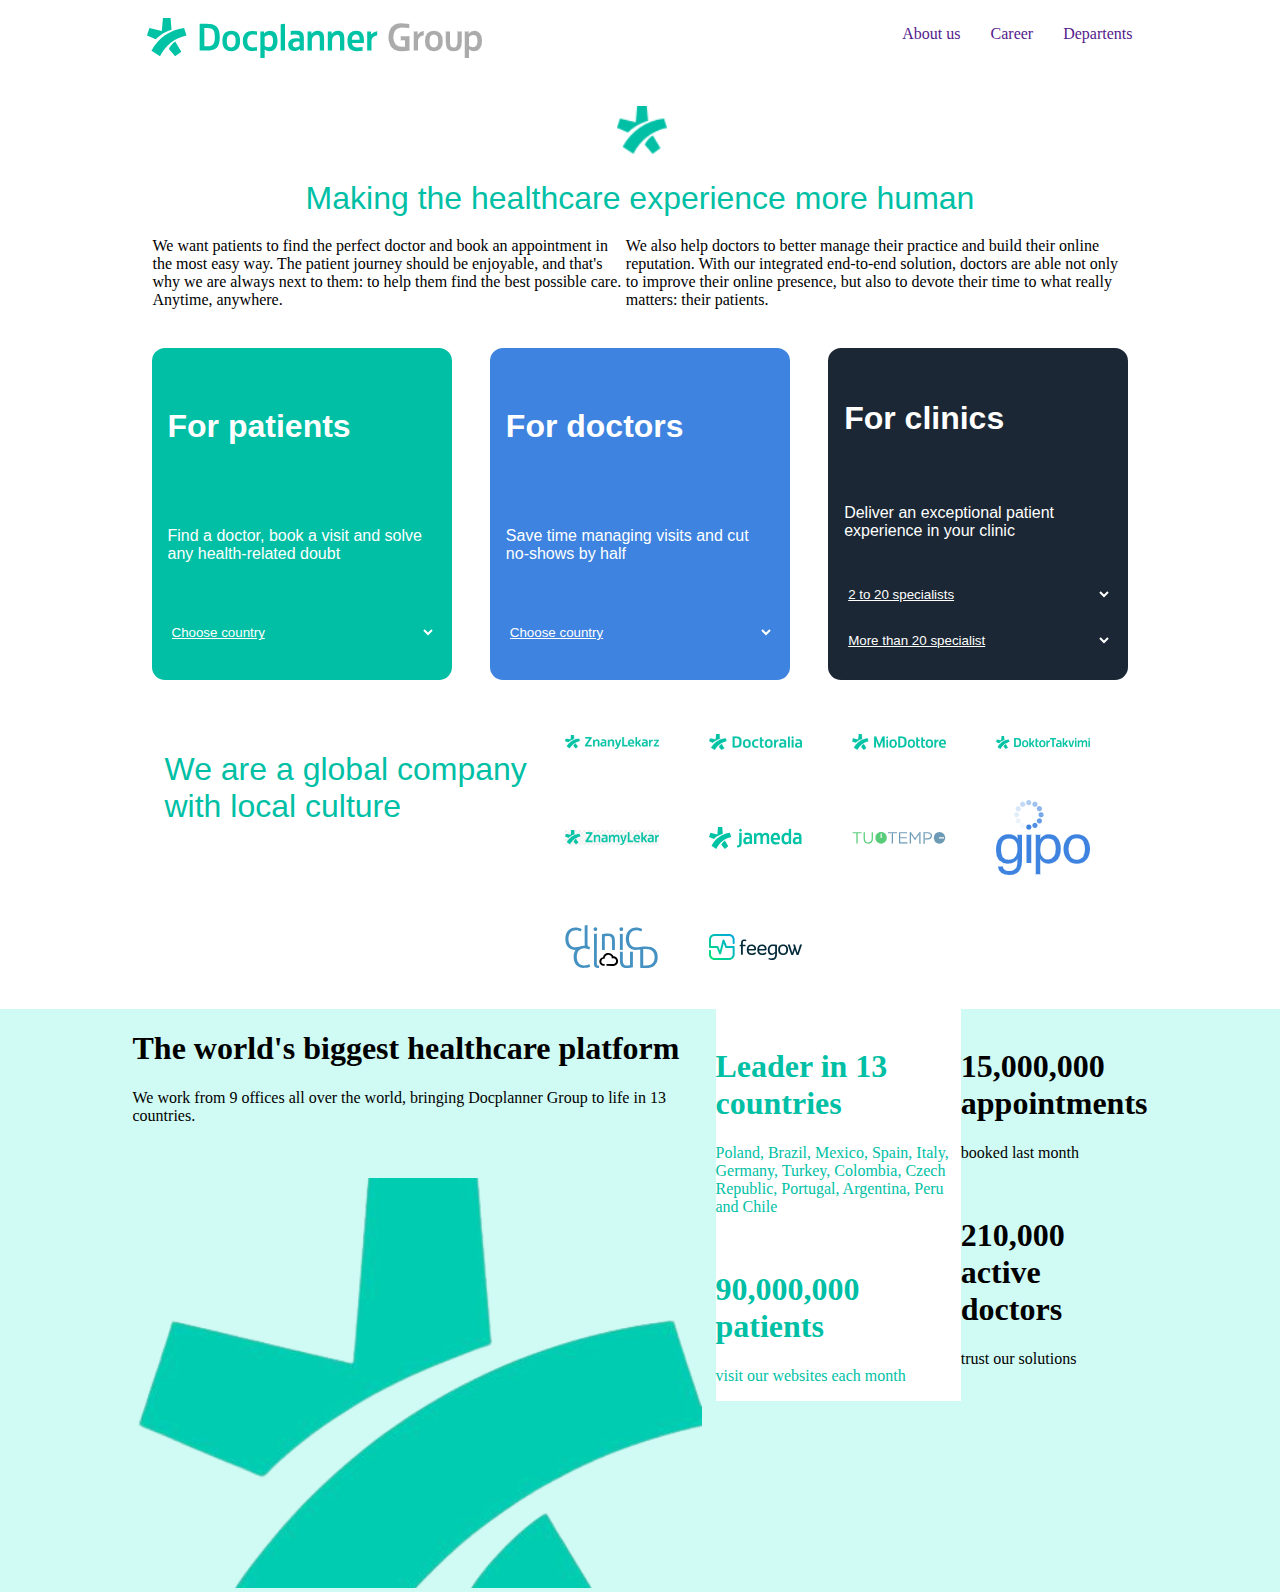
==== checkpoint CSS/index.html @ a57d64f5 "checkpoint CSS" ====
<!DOCTYPE html>
<html lang="en">

<head>
    <meta charset="UTF-8">
    <meta http-equiv="X-UA-Compatible" content="IE=edge">
    <meta name="viewport" content="width=device-width, initial-scale=1.0">
    <link rel="stylesheet" href="./style.css">
    <title>Document</title>
</head>

<body class="body">
    <!-- navbar -->
    <nav class="nav container">
        <div>
            <img src="./logo.png" alt="">
        </div>
        <div class="nav_div">
            <a class="nav_div_a" href="">About us</a>
            <a class="nav_div_a" href="">Career</a>
            <a class="nav_div_a" href="">Departents</a>
        </div>
    </nav>
    <!-- fin navbar -->
    <!-- Making health care -->
    <div class="div2 container">
        <div>
            <img src="./logo2.png" alt="">
        </div>
        <div class="div2_text">
            Making the healthcare experience more human
        </div>

        <div class="div3 container">
            <div>
                We want patients to find the perfect doctor and book an appointment in the most easy way. The patient
                journey should be enjoyable, and that's why we are always next to them: to help them find the best
                possible care. Anytime, anywhere.
            </div>
            <div>
                We also help doctors to better manage their practice and build their online reputation. With our
                integrated end-to-end solution, doctors are able not only to improve their online presence, but also to
                devote their time to what really matters: their patients.
            </div>
        </div>
        <!-- fin heathcare -->
        <!-- 3 div align -->
    </div>
    <div class="div4 container">
        <div class="border1">
            <h1>For patients</h1>
            <p>Find a doctor, book a visit and solve any health-related doubt</p>
            <select class="selector" name="" id="">
                <option value="">Choose country</option>
                <option value="Argentina">Argentina</option>
                <option value="Brazil">Brazil</option>
                <option value="Chile">Chile</option>
                <option value="Columbia">Columbia</option>
                <option value="Portugal">Portugal</option>
                <option value="Spain">Spain</option>
            </select>
        </div>
        <div class="border2">
            <h1>For doctors</h1>
            <p>Save time managing visits and cut no-shows by half</p>
            <select class="selector" name="" id="">
                <option value="">Choose country</option>
                <option value="Argentina">Argentina</option>
                <option value="Brazil">Brazil</option>
                <option value="Chile">Chile</option>
                <option value="Columbia">Columbia</option>
                <option value="Portugal">Portugal</option>
                <option value="Spain">Spain</option>
            </select>
        </div>
        <div class="border3">
            <h1>For clinics</h1>
            <p>Deliver an exceptional patient experience in your clinic</p>
            <select class="selector" name="" id="">
                <option value="">2 to 20 specialists</option>
                <option value="Argentina">Argentina</option>
                <option value="Brazil">Brazil</option>
                <option value="Chile">Chile</option>
                <option value="Columbia">Columbia</option>
                <option value="Portugal">Portugal</option>
                <option value="Spain">Spain</option>
            </select>
            <select class="selector" name="" id="">
                <option value="">More than 20 specialist</option>
                <option value="Argentina">Argentina</option>
                <option value="Brazil">Brazil</option>
                <option value="Chile">Chile</option>
                <option value="Columbia">Columbia</option>
                <option value="Portugal">Portugal</option>
                <option value="Spain">Spain</option>
            </select>
        </div>
        <!-- fin 3div align -->
        <!-- global company -->
    </div>

    <div class="div5 container">
        <p>
            We are a global company with local culture
        </p>
        <img src="./logos.png" alt="">

    </div>
    <!-- fin global company -->
    <!-- biggest healthcare platform -->

    <section class=" section2">
        <div class="div6 container">
            <div>
                <h1>The world's biggest healthcare platform </h1>
                <p>We work from 9 offices all over the world, bringing Docplanner Group to life in 13 countries.</p>
                <img src="./logo3.png" alt="">
            </div>
            <div class="section2_div1">
                <div>
                    <img src="" alt="">
                    <h1>Leader in 13 countries</h1>
                    <p>Poland, Brazil, Mexico, Spain, Italy, Germany, Turkey, Colombia, Czech Republic, Portugal,
                        Argentina, Peru and Chile</p>
                </div>
                <div>
                    <img src="" alt="">
                    <h1>90,000,000 patients</h1>
                    <p>visit our websites each month</p>
                </div>
            </div>
            <div class="section2_div2">
                <div>
                    <img src="" alt="">
                    <h1>15,000,000 appointments</h1>
                    <p>booked last month </p>
                </div>
                <div>
                    <img src="" alt="">
                    <h1>210,000 active doctors</h1>
                    <p>trust our solutions</p>
                </div>
            </div>

        </div>

    </section>






</body>

</html>
---- checkpoint CSS/style.css ----
.body {
    margin: 0;
}

.container {
    max-width: 1015px;
    padding: 0 20px;
    position: relative;
    zoom: 1;
    margin: 0 auto;
}

.nav {
    display: flex;
    flex-direction: row;
    justify-content: space-between;

}

.nav_div {
    display: flex;
}

.nav_div_a {
    text-decoration: none;
    padding: 25px 15px;
}

.div2 {
    display: flex;
    flex-direction: column;
    justify-content: space-between;
    align-items: center;
}

.div2_text {
    font-size: xx-large;
    color: #00bfa5;
    font-family: 'Gill Sans', 'Gill Sans MT', Calibri, 'Trebuchet MS', sans-serif;
}

.div3 {
    display: flex;
    flex-direction: row;
    justify-content: space-between;
    align-items: center;
    padding-top: 20px;
}

.div4 {
    display: flex;
    flex-direction: row;
    justify-content: space-between;
    align-items: center;
    padding-top: 20px;
}

.border1 {
    display: flex;
    flex-direction: column;
    justify-content: space-around;
    border: solid white;
    margin: 1em;
    background-color: #00bfa5;
    color: white;
    border-radius: 1em;
    height: 300px;
    width: 30%;
    padding: 1em;
    font-family: 'Gill Sans', 'Gill Sans MT', Calibri, 'Trebuchet MS', sans-serif;
}

.border2 {
    display: flex;
    flex-direction: column;
    justify-content: space-around;
    border: solid white;
    margin: 1em;
    background-color: #3d83df;
    color: white;
    border-radius: 1em;
    height: 300px;
    width: 30%;
    padding: 1em;
    font-family: 'Gill Sans', 'Gill Sans MT', Calibri, 'Trebuchet MS', sans-serif;
}

.border3 {
    display: flex;
    flex-direction: column;
    justify-content: space-around;
    border: solid white;
    margin: 1em;
    background-color: #1b2734;
    color: white;
    border-radius: 1em;
    height: 300px;
    width: 30%;
    padding: 1em;
    font-family: 'Gill Sans', 'Gill Sans MT', Calibri, 'Trebuchet MS', sans-serif;
}

.selector {
    border: none;
    text-decoration: underline;
    background-color: inherit;
    color: inherit;
}

.div5 {
    display: flex;
    flex-direction: row;
    justify-content: space-between;
    padding-top: 20px;
}

.div5 p {
    font-size: xx-large;
    color: #00bfa5;
    font-family: 'Gill Sans', 'Gill Sans MT', Calibri, 'Trebuchet MS', sans-serif;
    padding-left: 1em;
}

.div6 {
    display: flex;
    flex-direction: row;
    justify-content: space-between;
}

.section2 {
    background-color: #d0faf4;
    padding: 0;
}

.section2_div1 {
    display: flex;
    flex-direction: column;
    color: #00bfa5;
    background-color: white;
    height: 100%;





}
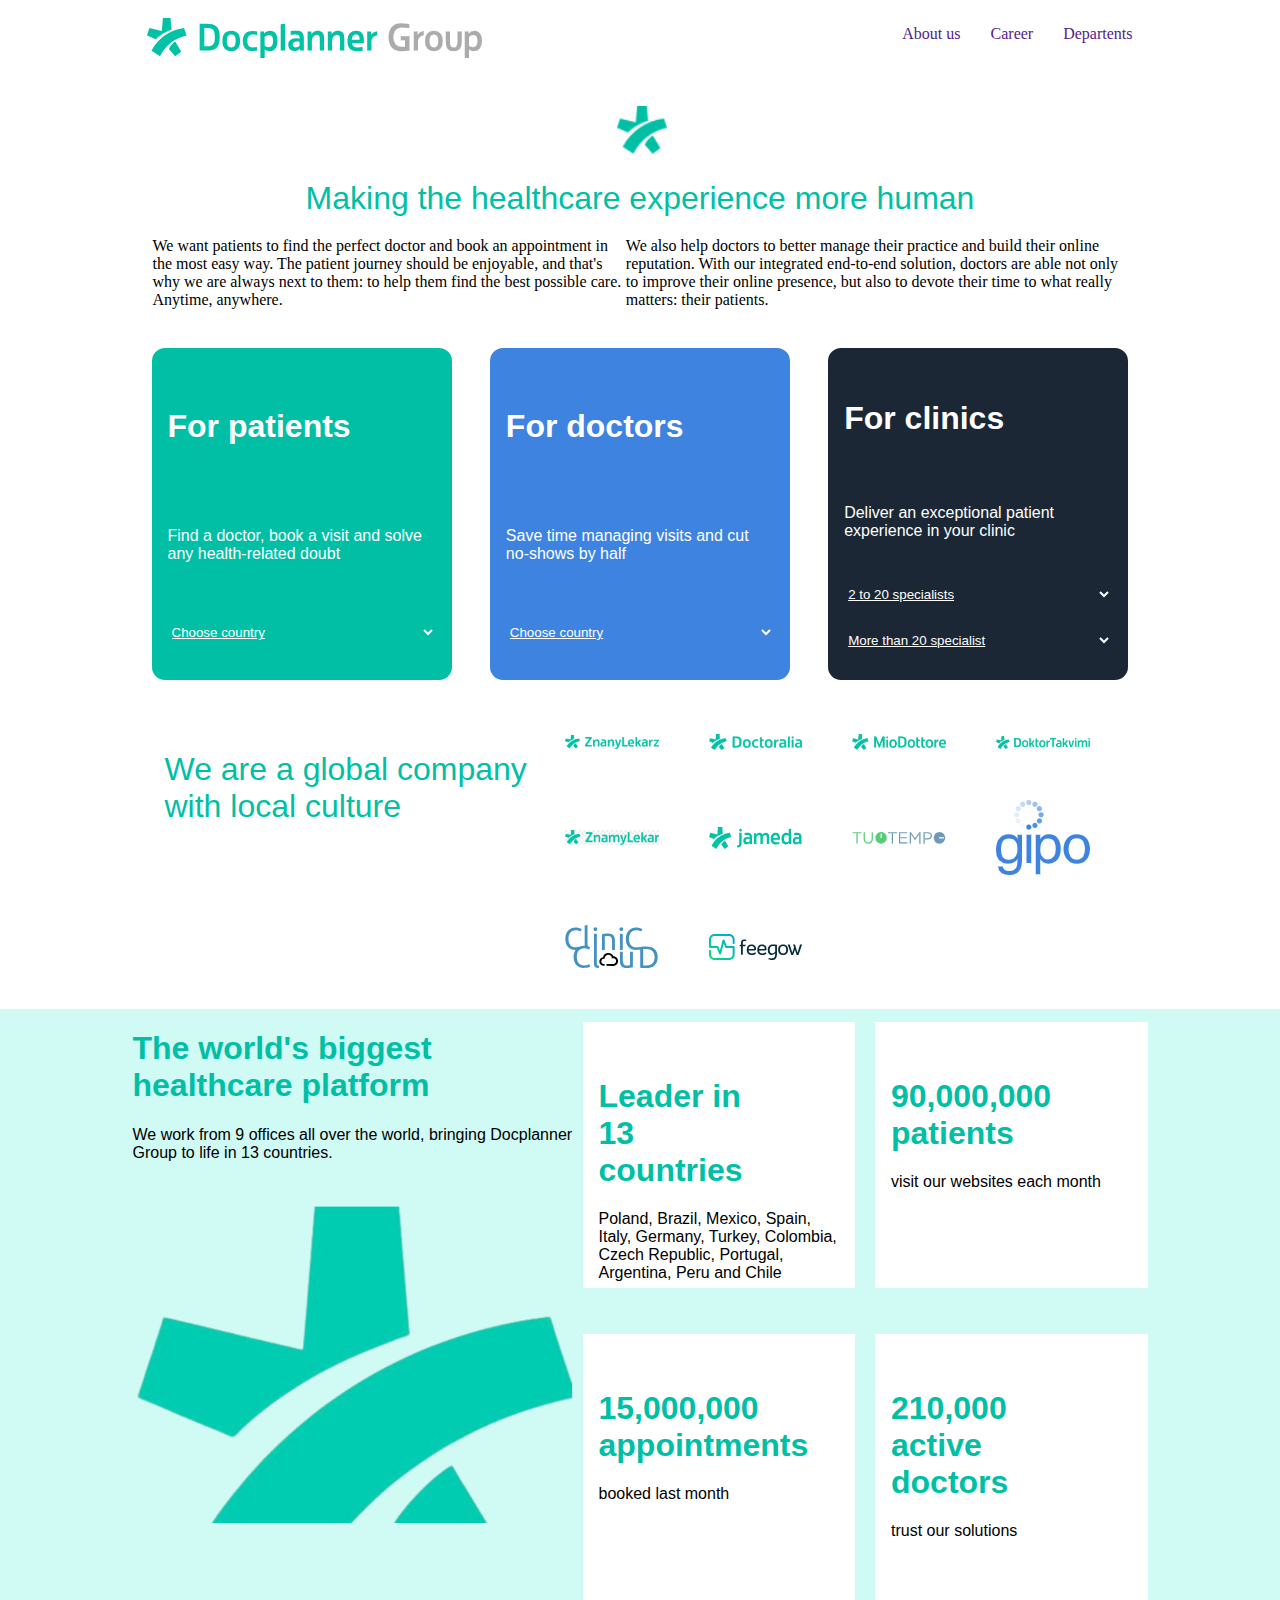
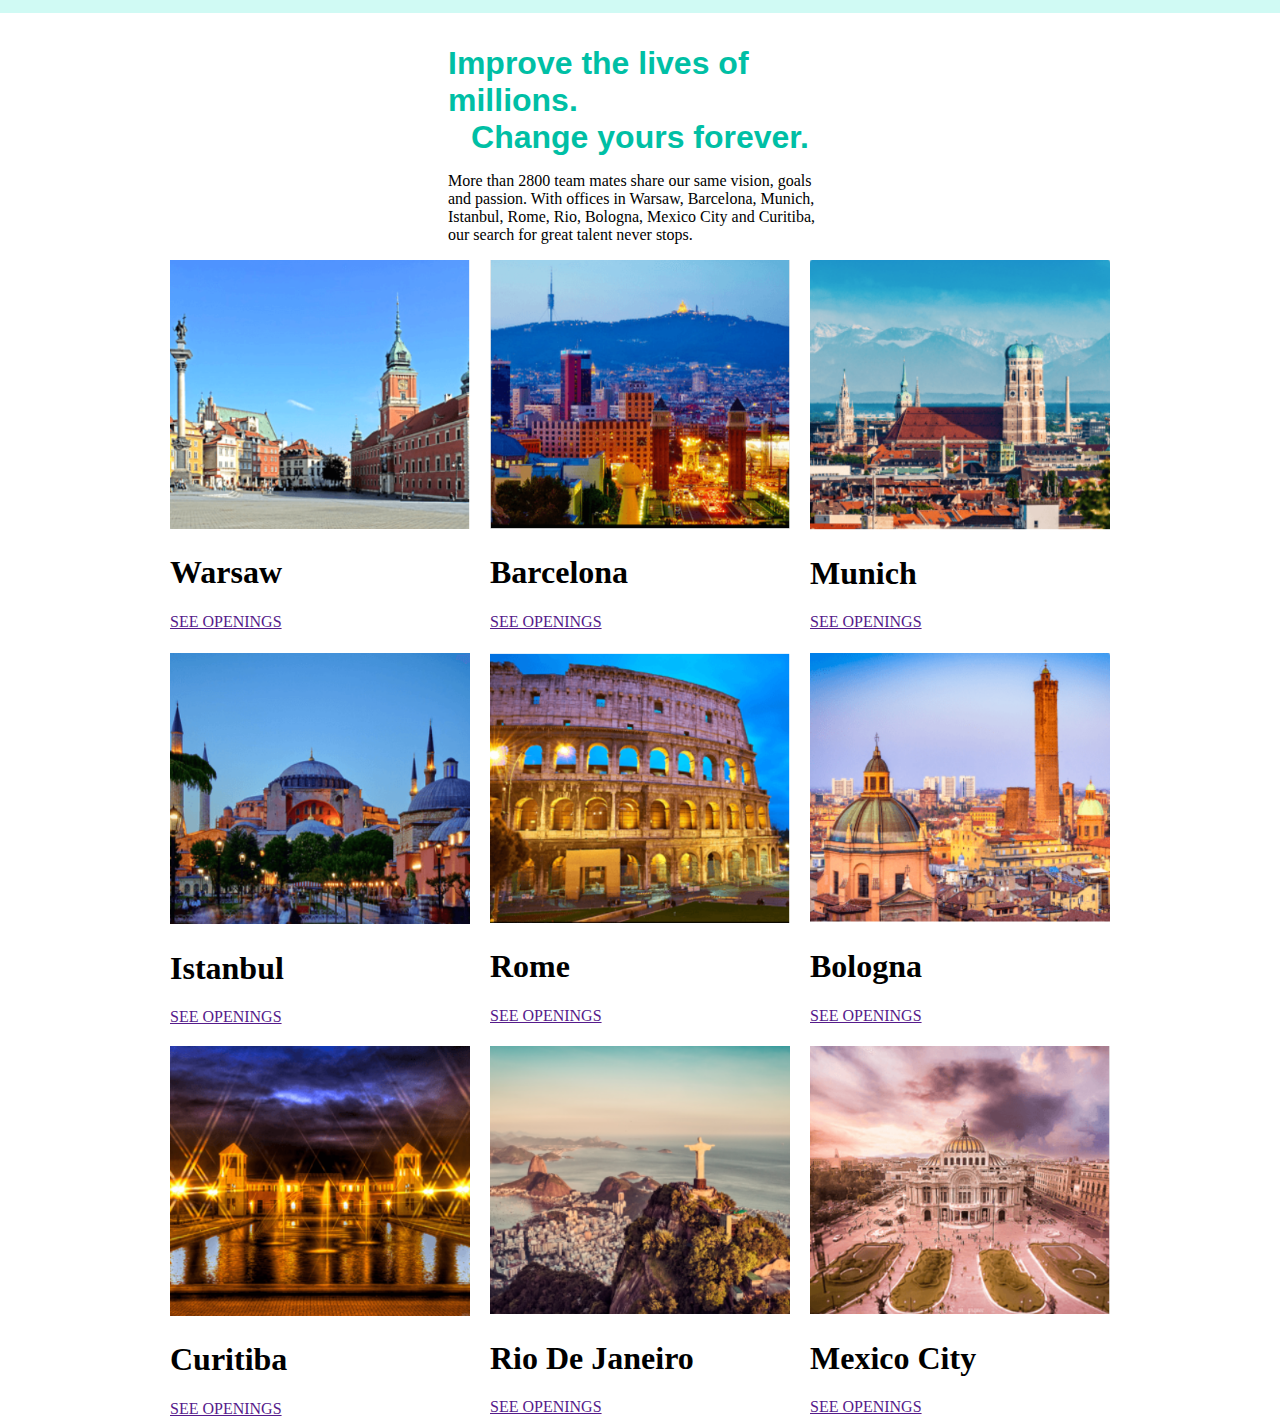
==== commit 7b6a06ec: "checkpoint CSS" ====
--- a/checkpoint CSS/index.html
+++ b/checkpoint CSS/index.html
@@ -114,38 +114,94 @@
             <div>
                 <h1>The world's biggest healthcare platform </h1>
                 <p>We work from 9 offices all over the world, bringing Docplanner Group to life in 13 countries.</p>
-                <img src="./logo3.png" alt="">
+                <img class="img1" src="./logo3.png" alt="">
             </div>
             <div class="section2_div1">
-                <div>
+                <div class="box">
                     <img src="" alt="">
                     <h1>Leader in 13 countries</h1>
                     <p>Poland, Brazil, Mexico, Spain, Italy, Germany, Turkey, Colombia, Czech Republic, Portugal,
                         Argentina, Peru and Chile</p>
                 </div>
-                <div>
+                <div class="box">
                     <img src="" alt="">
                     <h1>90,000,000 patients</h1>
                     <p>visit our websites each month</p>
                 </div>
-            </div>
-            <div class="section2_div2">
-                <div>
+
+                <div class="box">
                     <img src="" alt="">
                     <h1>15,000,000 appointments</h1>
                     <p>booked last month </p>
                 </div>
-                <div>
+                <div class="box">
                     <img src="" alt="">
                     <h1>210,000 active doctors</h1>
                     <p>trust our solutions</p>
                 </div>
             </div>
-
         </div>
 
     </section>
-
+    <!-- fin biggest healthcare platform -->
+    <!-- lives of millions -->
+    <section class="section3 container">
+        <h1>Improve the lives of millions.</h1>
+        <h1>Change yours forever.</h1>
+        <p>More than 2800 team mates share our same vision, goals and passion. With offices in Warsaw, Barcelona,
+            Munich, Istanbul, Rome, Rio, Bologna, Mexico City and Curitiba, our search for great talent never stops.</p>
+    </section>
+
+    <!-- fin lives of millions -->
+    <!-- debut grid 3by3 -->
+    <section class="section4 container">
+
+        <div>
+            <img src="./logo4.png" alt="">
+            <h1>Warsaw</h1>
+            <a href="">SEE OPENINGS</a>
+        </div>
+        <div>
+            <img src="logo5.png" alt="">
+            <h1>Barcelona</h1>
+            <a href="">SEE OPENINGS</a>
+        </div>
+        <div>
+            <img src="./logo6.png" alt="">
+            <h1>Munich</h1>
+            <a href="">SEE OPENINGS</a>
+        </div>
+        <div>
+            <img src="./logo7.png" alt="">
+            <h1>Istanbul</h1>
+            <a href="">SEE OPENINGS</a>
+        </div>
+        <div>
+            <img src="./logo8.png" alt="">
+            <h1>Rome</h1>
+            <a href="">SEE OPENINGS</a>
+        </div>
+        <div>
+            <img src="./logo9.png" alt="">
+            <h1>Bologna</h1>
+            <a href="">SEE OPENINGS</a>
+        </div>
+        <div>
+            <img src="./logo10.png" alt="">
+            <h1>Curitiba</h1>
+            <a href="">SEE OPENINGS</a>
+        </div>
+        <div>
+            <img src="./logo11.png" alt="">
+            <h1>Rio De Janeiro</h1>
+            <a href="">SEE OPENINGS</a>
+        </div>
+        <div>
+            <img src="./logo12.png" alt="">
+            <h1>Mexico City</h1>
+            <a href="">SEE OPENINGS</a>
+        </div>
+    </section>
 
 
 
--- a/checkpoint CSS/style.css
+++ b/checkpoint CSS/style.css
@@ -133,14 +133,67 @@
 }
 
 .section2_div1 {
+    display: grid;
+    grid-template-columns: repeat(2, 1fr);
+    grid-template-rows: repeat(2, 1fr);
+    gap: 20px;
+    align-items: center;
+}
+
+.box {
+    padding: 1em;
+    background-color: white;
+    height: 80%;
+}
+
+.box h1 {
+    font-family: 'Gill Sans', 'Gill Sans MT', Calibri, 'Trebuchet MS', sans-serif;
+    color: #00bfa5;
+}
+
+.box p {
+    font-family: 'Gill Sans', 'Gill Sans MT', Calibri, 'Trebuchet MS', sans-serif;
+
+}
+
+.img1 {
+    width: 450px;
+
+}
+
+.div6 h1 {
+    font-family: 'Gill Sans', 'Gill Sans MT', Calibri, 'Trebuchet MS', sans-serif;
+    width: 70%;
+    justify-content: center;
+    color: #00bfa5;
+}
+
+.div6 p {
+    font-family: 'Gill Sans', 'Gill Sans MT', Calibri, 'Trebuchet MS', sans-serif;
+}
+
+.section3 {
     display: flex;
     flex-direction: column;
+    align-items: center;
+    width: 30%;
+    padding-top: 2em;
+}
+
+.section3 h1 {
+    font-family: 'Gill Sans', 'Gill Sans MT', Calibri, 'Trebuchet MS', sans-serif;
     color: #00bfa5;
-    background-color: white;
-    height: 100%;
+    margin: 0;
+}
 
+.section4 {
+    display: grid;
+    grid-template-columns: repeat(3, 1fr);
+    grid-template-rows: repeat(3, 1fr);
+    justify-self: center;
+    gap: 20px;
+}
 
-
-
-
+.section4 img {
+    width: 300px;
 }